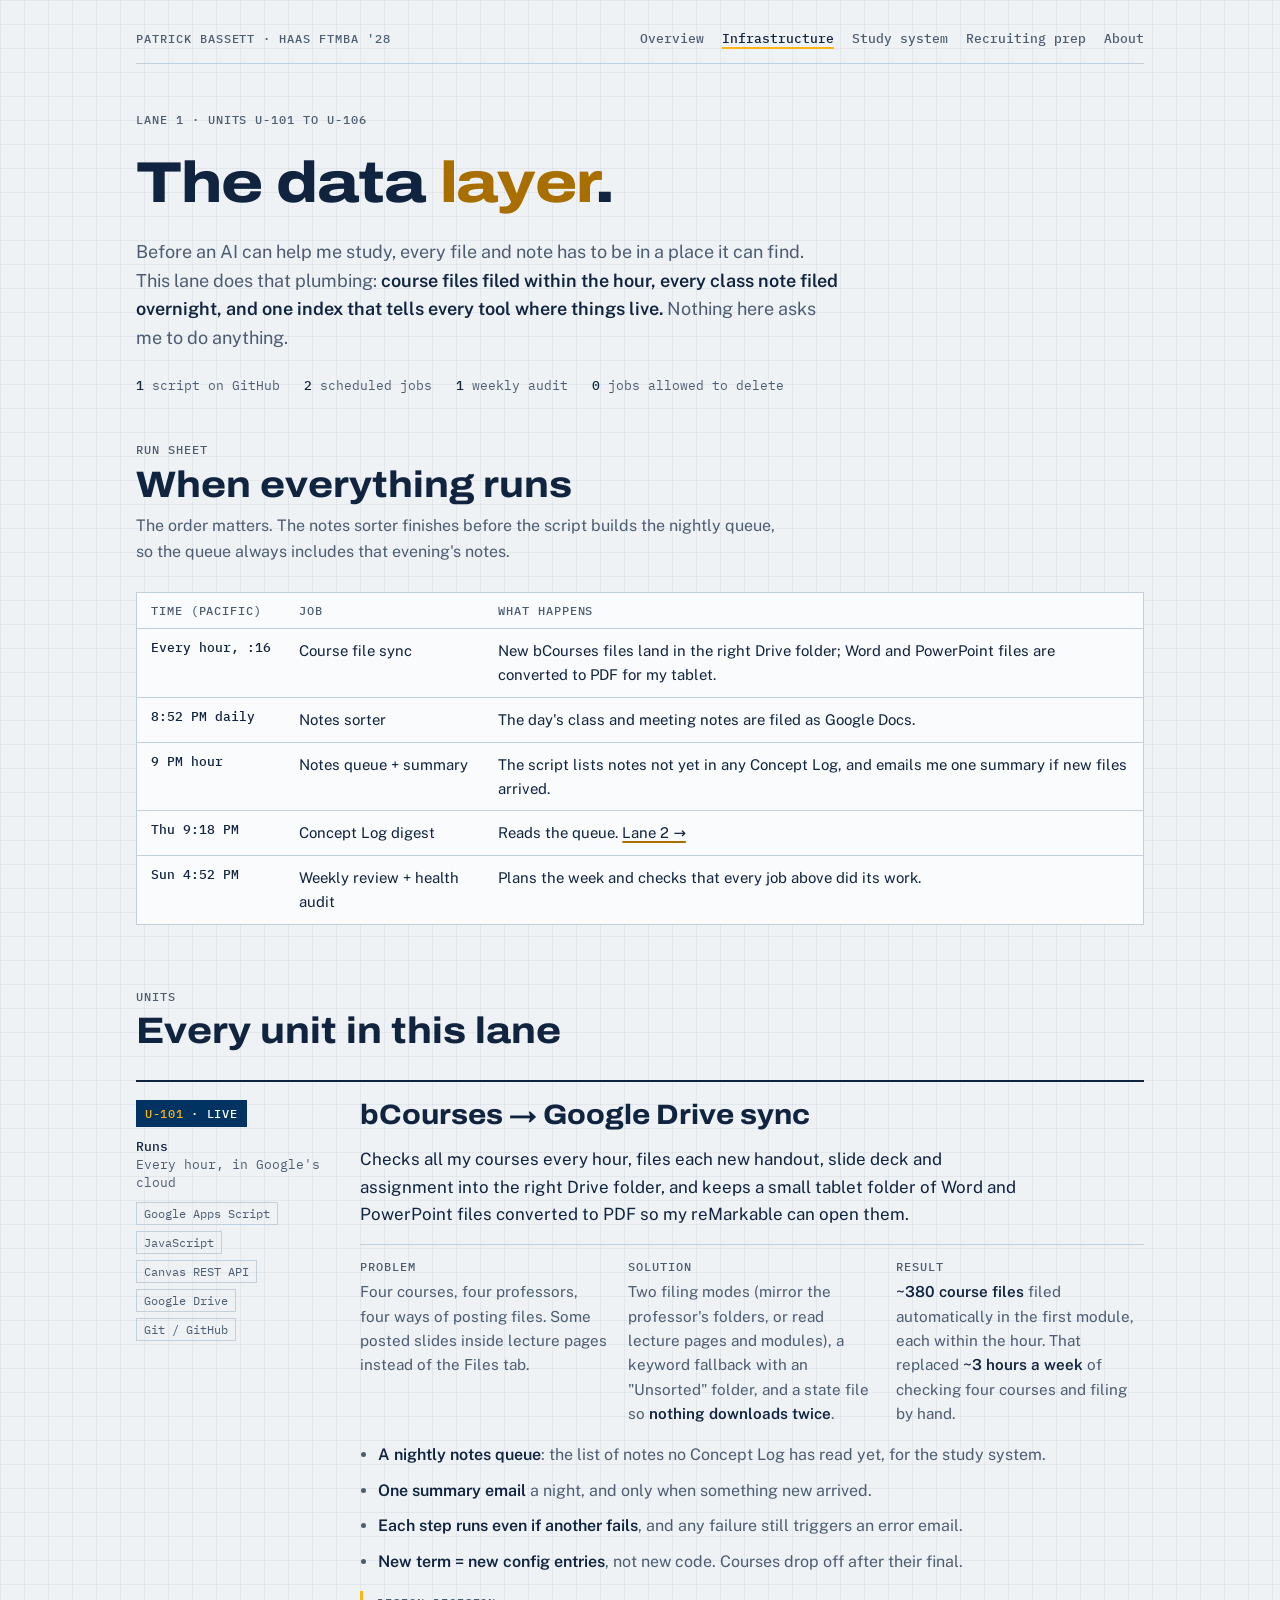
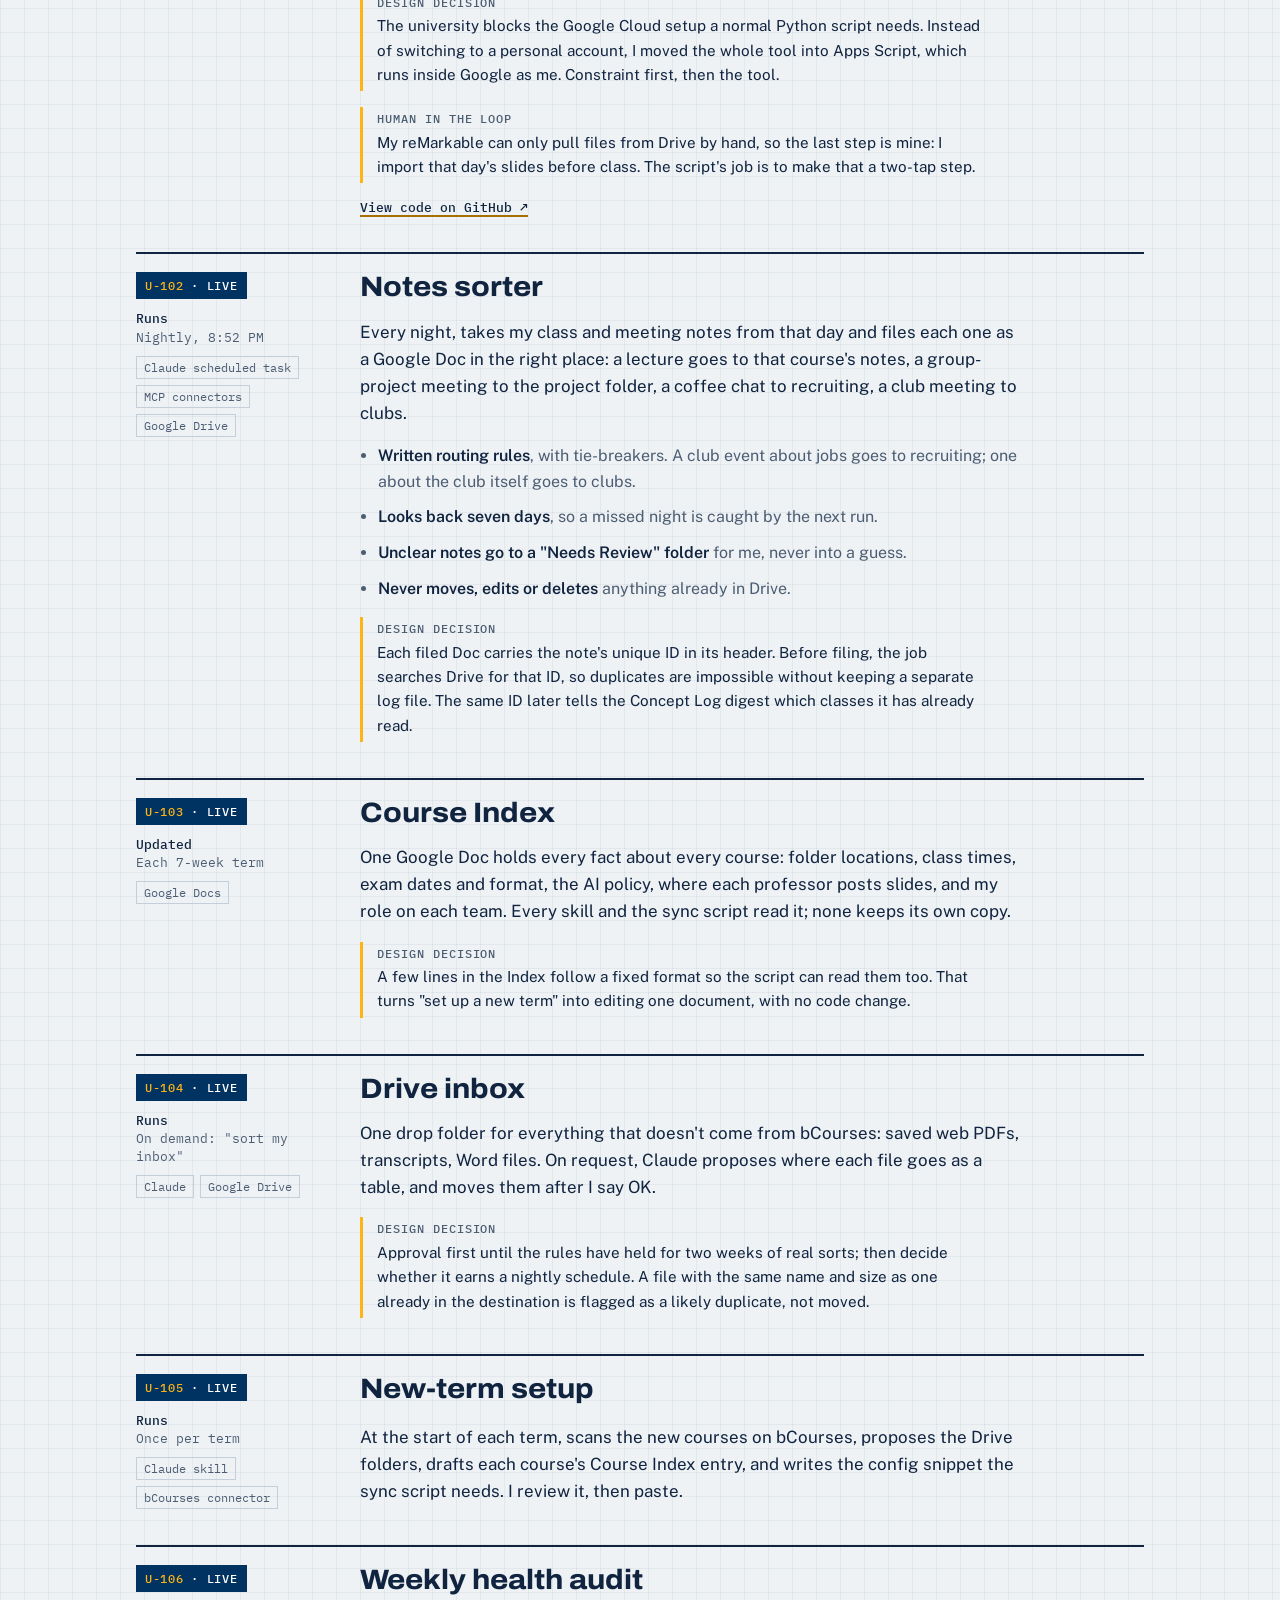
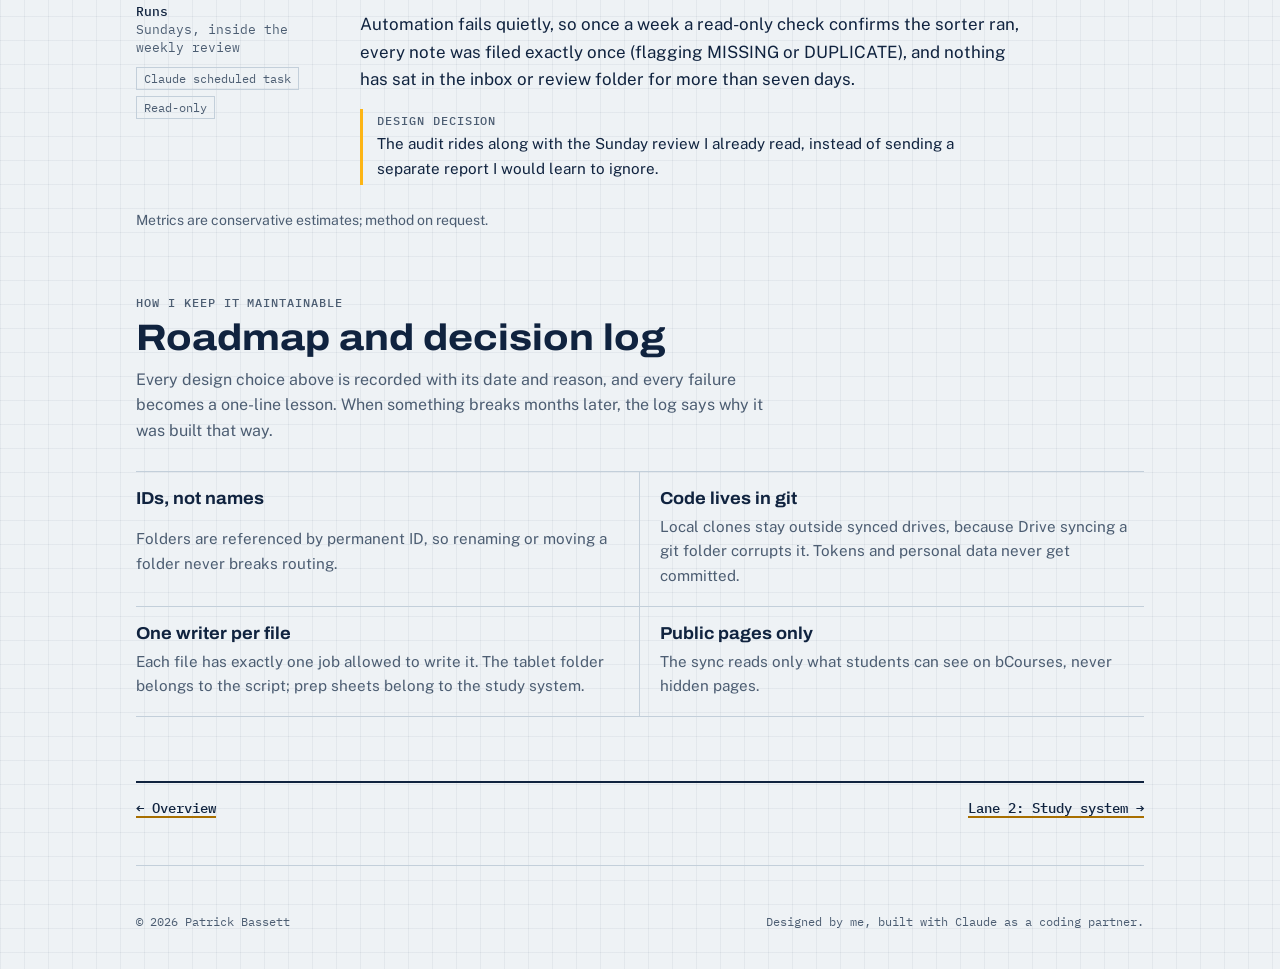
==== infrastructure.html @ 82168ed6 "Split site into overview + three lane pages (infrastructure, study, recruiting) Keeps the Oct 21 met" ====
<!doctype html>
<html lang="en">
<head>
<meta charset="utf-8">
<meta name="viewport" content="width=device-width,initial-scale=1,viewport-fit=cover">
<title>Infrastructure · Pat Bassett</title>
<meta name="description" content="Lane 1: the data layer under Pat Bassett's MBA AI system: bCourses to Drive sync, notes sorter, Course Index, Drive inbox, term setup and weekly health audit.">
<link rel="preconnect" href="https://fonts.googleapis.com">
<link rel="preconnect" href="https://fonts.gstatic.com" crossorigin>
<link rel="stylesheet" href="https://fonts.googleapis.com/css2?family=Archivo:wdth,wght@100..125,500..800&family=IBM+Plex+Mono:wght@400;500&family=Public+Sans:ital,wght@0,400;0,600;1,400&display=swap">
<link rel="stylesheet" href="styles.css">
</head>
<body>
<div class="wrap">
<header>
  <div class="top">
    <a class="tag home" href="index.html">Patrick Bassett · Haas FTMBA '28</a>
    <nav aria-label="Pages">
      <a href="index.html">Overview</a>
      <a href="infrastructure.html" aria-current="page">Infrastructure</a>
      <a href="study.html">Study system</a>
      <a href="recruiting.html">Recruiting prep</a>
      <a href="index.html#about">About</a>
    </nav>
  </div>
</header>

<div class="hero page-hero">
  <span class="tag">Lane 1 · Units U-101 to U-106</span>
  <h1>The data <span>layer</span>.</h1>
  <p class="lede">Before an AI can help me study, every file and note has to be in a place it can find. This lane does that plumbing: <strong>course files filed within the hour, every class note filed overnight, and one index that tells every tool where things live.</strong> Nothing here asks me to do anything.</p>
  <div class="facts">
    <span><b>1</b> script on GitHub</span>
    <span><b>2</b> scheduled jobs</span>
    <span><b>1</b> weekly audit</span>
    <span><b>0</b> jobs allowed to delete</span>
  </div>
</div>

<section id="schedule" style="padding-top:24px">
  <div class="sec-head">
    <span class="tag">Run sheet</span>
    <h2>When everything runs</h2>
    <p>The order matters. The notes sorter finishes before the script builds the nightly queue, so the queue always includes that evening's notes.</p>
  </div>
  <div class="tbl-wrap">
    <table>
      <thead><tr><th>Time (Pacific)</th><th>Job</th><th>What happens</th></tr></thead>
      <tbody>
        <tr><td class="t">Every hour, :16</td><td>Course file sync</td><td>New bCourses files land in the right Drive folder; Word and PowerPoint files are converted to PDF for my tablet.</td></tr>
        <tr><td class="t">8:52 PM daily</td><td>Notes sorter</td><td>The day's class and meeting notes are filed as Google Docs.</td></tr>
        <tr><td class="t">9 PM hour</td><td>Notes queue + summary</td><td>The script lists notes not yet in any Concept Log, and emails me one summary if new files arrived.</td></tr>
        <tr><td class="t">Thu 9:18 PM</td><td>Concept Log digest</td><td>Reads the queue. <a href="study.html#digest">Lane 2 →</a></td></tr>
        <tr><td class="t">Sun 4:52 PM</td><td>Weekly review + health audit</td><td>Plans the week and checks that every job above did its work.</td></tr>
      </tbody>
    </table>
  </div>
</section>

<section id="units">
  <div class="sec-head">
    <span class="tag">Units</span>
    <h2>Every unit in this lane</h2>
  </div>
  <div class="units">

    <article class="unit" id="sync">
      <div class="unit-side">
        <span class="unit-id"><i>U-101</i> · LIVE</span>
        <p class="when"><b>Runs</b>Every hour, in Google's cloud</p>
        <div class="stack"><span>Google Apps Script</span><span>JavaScript</span><span>Canvas REST API</span><span>Google Drive</span><span>Git / GitHub</span></div>
      </div>
      <div class="unit-main">
        <h3>bCourses → Google Drive sync</h3>
        <p class="sum">Checks all my courses every hour, files each new handout, slide deck and assignment into the right Drive folder, and keeps a small tablet folder of Word and PowerPoint files converted to PDF so my reMarkable can open them.</p>
        <div class="psr">
          <div><span class="tag">Problem</span><p>Four courses, four professors, four ways of posting files. Some posted slides inside lecture pages instead of the Files tab.</p></div>
          <div><span class="tag">Solution</span><p>Two filing modes (mirror the professor's folders, or read lecture pages and modules), a keyword fallback with an "Unsorted" folder, and a state file so <b>nothing downloads twice</b>.</p></div>
          <div><span class="tag">Result</span><p><b>~380 course files</b> filed automatically in the first module, each within the hour. That replaced <b>~3 hours a week</b> of checking four courses and filing by hand.</p></div>
        </div>
        <ul class="does">
          <li><b>A nightly notes queue</b>: the list of notes no Concept Log has read yet, for the study system.</li>
          <li><b>One summary email</b> a night, and only when something new arrived.</li>
          <li><b>Each step runs even if another fails</b>, and any failure still triggers an error email.</li>
          <li><b>New term = new config entries</b>, not new code. Courses drop off after their final.</li>
        </ul>
        <p class="decision"><span class="tag">Design decision</span>The university blocks the Google Cloud setup a normal Python script needs. Instead of switching to a personal account, I moved the whole tool into Apps Script, which runs inside Google as me. Constraint first, then the tool.</p>
        <p class="decision"><span class="tag">Human in the loop</span>My reMarkable can only pull files from Drive by hand, so the last step is mine: I import that day's slides before class. The script's job is to make that a two-tap step.</p>
        <div class="links"><a href="https://github.com/patrickbassett1381/bcourses-to-drive-sync" target="_blank" rel="noopener">View code on GitHub ↗</a></div>
      </div>
    </article>

    <article class="unit" id="sorter">
      <div class="unit-side">
        <span class="unit-id"><i>U-102</i> · LIVE</span>
        <p class="when"><b>Runs</b>Nightly, 8:52 PM</p>
        <div class="stack"><span>Claude scheduled task</span><span>MCP connectors</span><span>Google Drive</span></div>
      </div>
      <div class="unit-main">
        <h3>Notes sorter</h3>
        <p class="sum">Every night, takes my class and meeting notes from that day and files each one as a Google Doc in the right place: a lecture goes to that course's notes, a group-project meeting to the project folder, a coffee chat to recruiting, a club meeting to clubs.</p>
        <ul class="does">
          <li><b>Written routing rules</b>, with tie-breakers. A club event about jobs goes to recruiting; one about the club itself goes to clubs.</li>
          <li><b>Looks back seven days</b>, so a missed night is caught by the next run.</li>
          <li><b>Unclear notes go to a "Needs Review" folder</b> for me, never into a guess.</li>
          <li><b>Never moves, edits or deletes</b> anything already in Drive.</li>
        </ul>
        <p class="decision"><span class="tag">Design decision</span>Each filed Doc carries the note's unique ID in its header. Before filing, the job searches Drive for that ID, so duplicates are impossible without keeping a separate log file. The same ID later tells the Concept Log digest which classes it has already read.</p>
      </div>
    </article>

    <article class="unit" id="index">
      <div class="unit-side">
        <span class="unit-id"><i>U-103</i> · LIVE</span>
        <p class="when"><b>Updated</b>Each 7-week term</p>
        <div class="stack"><span>Google Docs</span></div>
      </div>
      <div class="unit-main">
        <h3>Course Index</h3>
        <p class="sum">One Google Doc holds every fact about every course: folder locations, class times, exam dates and format, the AI policy, where each professor posts slides, and my role on each team. Every skill and the sync script read it; none keeps its own copy.</p>
        <p class="decision"><span class="tag">Design decision</span>A few lines in the Index follow a fixed format so the script can read them too. That turns "set up a new term" into editing one document, with no code change.</p>
      </div>
    </article>

    <article class="unit" id="inbox">
      <div class="unit-side">
        <span class="unit-id"><i>U-104</i> · LIVE</span>
        <p class="when"><b>Runs</b>On demand: "sort my inbox"</p>
        <div class="stack"><span>Claude</span><span>Google Drive</span></div>
      </div>
      <div class="unit-main">
        <h3>Drive inbox</h3>
        <p class="sum">One drop folder for everything that doesn't come from bCourses: saved web PDFs, transcripts, Word files. On request, Claude proposes where each file goes as a table, and moves them after I say OK.</p>
        <p class="decision"><span class="tag">Design decision</span>Approval first until the rules have held for two weeks of real sorts; then decide whether it earns a nightly schedule. A file with the same name and size as one already in the destination is flagged as a likely duplicate, not moved.</p>
      </div>
    </article>

    <article class="unit" id="term">
      <div class="unit-side">
        <span class="unit-id"><i>U-105</i> · LIVE</span>
        <p class="when"><b>Runs</b>Once per term</p>
        <div class="stack"><span>Claude skill</span><span>bCourses connector</span></div>
      </div>
      <div class="unit-main">
        <h3>New-term setup</h3>
        <p class="sum">At the start of each term, scans the new courses on bCourses, proposes the Drive folders, drafts each course's Course Index entry, and writes the config snippet the sync script needs. I review it, then paste.</p>
      </div>
    </article>

    <article class="unit" id="audit">
      <div class="unit-side">
        <span class="unit-id"><i>U-106</i> · LIVE</span>
        <p class="when"><b>Runs</b>Sundays, inside the weekly review</p>
        <div class="stack"><span>Claude scheduled task</span><span>Read-only</span></div>
      </div>
      <div class="unit-main">
        <h3>Weekly health audit</h3>
        <p class="sum">Automation fails quietly, so once a week a read-only check confirms the sorter ran, every note was filed exactly once (flagging MISSING or DUPLICATE), and nothing has sat in the inbox or review folder for more than seven days.</p>
        <p class="decision"><span class="tag">Design decision</span>The audit rides along with the Sunday review I already read, instead of sending a separate report I would learn to ignore.</p>
      </div>
    </article>

  </div>
  <p class="footnote">Metrics are conservative estimates; method on request.</p>
</section>

<section id="log">
  <div class="sec-head">
    <span class="tag">How I keep it maintainable</span>
    <h2>Roadmap and decision log</h2>
    <p>Every design choice above is recorded with its date and reason, and every failure becomes a one-line lesson. When something breaks months later, the log says why it was built that way.</p>
  </div>
  <div class="rules">
    <div class="rule"><h3>IDs, not names</h3><p>Folders are referenced by permanent ID, so renaming or moving a folder never breaks routing.</p></div>
    <div class="rule"><h3>Code lives in git</h3><p>Local clones stay outside synced drives, because Drive syncing a git folder corrupts it. Tokens and personal data never get committed.</p></div>
    <div class="rule"><h3>One writer per file</h3><p>Each file has exactly one job allowed to write it. The tablet folder belongs to the script; prep sheets belong to the study system.</p></div>
    <div class="rule"><h3>Public pages only</h3><p>The sync reads only what students can see on bCourses, never hidden pages.</p></div>
  </div>
</section>

<section>
  <div class="next-page">
    <a href="index.html">← Overview</a>
    <a href="study.html">Lane 2: Study system →</a>
  </div>
</section>

<footer>
  <span>© 2026 Patrick Bassett</span>
  <span>Designed by me, built with Claude as a coding partner.</span>
</footer>
</div>
</body>
</html>
---- styles.css ----
/* Layout: a process flow sheet. Home = the whole system as one PFD; each pillar page = one lane of it, with every unit drawn out. */
:root{
  --paper:#eef2f5; --surface:#f9fbfc; --ink:#10233f; --muted:#4c5d72;
  --line:#c3cfda; --grid:rgba(16,35,63,.05);
  --accent:#a86f00; --gold:#fdb515; --unit:#003262; --unit-ink:#ffffff;
  --mock:#fffdf6;
  --display:"Archivo","Helvetica Neue",Arial,sans-serif;
  --body:"Public Sans",system-ui,-apple-system,"Segoe UI",sans-serif;
  --mono:"IBM Plex Mono",ui-monospace,"Cascadia Mono",Consolas,monospace;
}
@media (prefers-color-scheme:dark){:root:not([data-theme="light"]){
  --paper:#0c1522; --surface:#121f31; --ink:#e4ebf3; --muted:#98a9bd;
  --line:#2a3b51; --grid:rgba(228,235,243,.04);
  --accent:#fdb515; --gold:#fdb515; --unit:#1f4f86; --unit-ink:#ffffff;
  --mock:#16243a; color-scheme:dark}}
:root[data-theme="dark"]{
  --paper:#0c1522; --surface:#121f31; --ink:#e4ebf3; --muted:#98a9bd;
  --line:#2a3b51; --grid:rgba(228,235,243,.04);
  --accent:#fdb515; --gold:#fdb515; --unit:#1f4f86; --unit-ink:#ffffff;
  --mock:#16243a; color-scheme:dark}

*,*::before,*::after{box-sizing:border-box}
body{margin:0;background:var(--paper);color:var(--ink);font:16px/1.6 var(--body);
  background-image:linear-gradient(var(--grid) 1px,transparent 1px),linear-gradient(90deg,var(--grid) 1px,transparent 1px);
  background-size:24px 24px}
.wrap{max-width:1040px;margin:0 auto;padding-left:max(16px,env(safe-area-inset-left,0px));padding-right:max(16px,env(safe-area-inset-right,0px))}
a{color:inherit;text-decoration-color:var(--accent);text-underline-offset:3px;text-decoration-thickness:2px}
a:hover{color:var(--accent)}
:focus-visible{outline:2px solid var(--accent);outline-offset:3px}
h1,h2,h3,h4{font-family:var(--display);text-wrap:balance;margin:0;line-height:1.08}
p{margin:0}
ul{margin:0;padding-left:1.1em}
li+li{margin-top:4px}
.tag{font:500 12px/1.3 var(--mono);letter-spacing:.08em;text-transform:uppercase;color:var(--muted)}

/* Header */
header{padding-block:28px 0}
.top{display:flex;justify-content:space-between;align-items:center;gap:12px 16px;flex-wrap:wrap;border-bottom:1px solid var(--line);padding-bottom:14px}
.top .home{text-decoration:none}
.top nav{display:flex;gap:6px 18px;flex-wrap:wrap}
.top nav a{font:500 13px var(--mono);text-decoration:none;color:var(--muted);padding-block:2px}
.top nav a:hover{color:var(--ink)}
.top nav a[aria-current="page"]{color:var(--ink);box-shadow:inset 0 -2px 0 var(--gold)}

/* Hero */
.hero{padding-block:48px 24px;display:grid;gap:24px}
.hero>*{min-width:0}
.hero h1{font-size:clamp(2.3rem,7vw,4.4rem);font-weight:800;font-stretch:118%;letter-spacing:-.02em}
.hero h1 span{color:var(--accent)}
.page-hero h1{font-size:clamp(2.1rem,6vw,3.6rem)}
.lede{max-width:64ch;font-size:1.125rem;color:var(--muted)}
.lede strong{color:var(--ink);font-weight:600}
.facts{display:flex;flex-wrap:wrap;gap:8px 24px;font:400 13px var(--mono);color:var(--muted);font-variant-numeric:tabular-nums}
.facts b{color:var(--ink);font-weight:500}

.footnote{max-width:62ch;margin-top:1.5rem;font-size:.875rem;color:var(--muted)}

/* Flow sheet */
.sheet{border:1px solid var(--line);background:var(--surface);margin:0}
.sheet-head{display:flex;justify-content:space-between;gap:12px;flex-wrap:wrap;padding:10px 14px;border-bottom:1px solid var(--line)}
.sheet-scroll{overflow-x:auto}
.sheet svg{display:block;min-width:760px;width:100%;height:auto}
.sheet text{font-family:var(--body);font-size:12.5px;fill:var(--ink)}
.n-src rect{fill:var(--surface);stroke:var(--ink);stroke-width:1.2}
.n-unit rect{fill:var(--unit);stroke:var(--unit)}
.n-unit text{fill:var(--unit-ink);font-weight:600}
.n-unit .id{font-family:var(--mono);font-size:9.5px;font-weight:500;fill:var(--gold)}
.n-out rect{fill:var(--paper);stroke:var(--ink);stroke-width:1.2}
.n-man rect{fill:var(--surface);stroke:var(--accent);stroke-width:1.5}
.lane-band{fill:var(--grid);stroke:var(--line);stroke-width:1}
.edge{fill:none;stroke:var(--ink);stroke-width:1.2}
.edge.man{stroke:var(--accent);stroke-width:1.5;stroke-dasharray:6 4}
.lbl{font-family:var(--mono)!important;font-size:10px!important;fill:var(--muted)!important}
.col{font-family:var(--mono)!important;font-size:10px!important;letter-spacing:.1em;fill:var(--muted)!important}
.lane-lbl{font-family:var(--mono)!important;font-size:10px!important;letter-spacing:.08em;fill:var(--accent)!important;font-weight:500}
.lane-lbl a{text-decoration:underline}
.man-lbl{fill:var(--accent)!important}
#arrow path{fill:var(--ink)}
#arrow-man path{fill:var(--accent)}
.band{fill:none;stroke:var(--line);stroke-width:1}
.band.main{fill:var(--gold);fill-opacity:.08;stroke:var(--accent);stroke-width:1.5}
.sheet .sub{font-size:11.5px;fill:var(--muted)}
.n-unit .sub{fill:#cfe0f2;font-weight:400}
.arch{margin:28px 0 0}
.sheet-foot{padding:10px 14px;border-top:1px solid var(--line);font:400 12px var(--mono);color:var(--muted)}

/* Sections */
section{padding-block:56px 8px}
.sec-head{display:grid;gap:8px;margin-bottom:28px;max-width:64ch}
.sec-head h2{font-size:clamp(1.6rem,4vw,2.3rem);font-weight:750;font-stretch:112%}
.sec-head p{color:var(--muted)}

/* Pillar cards (home) */
.pillars{display:grid;grid-template-columns:repeat(3,minmax(0,1fr));gap:20px}
.pillar{display:grid;gap:14px;align-content:start;border-top:2px solid var(--ink);padding-top:16px;min-width:0}
.pillar h3{font-size:1.45rem;font-weight:750;font-stretch:108%}
.pillar p{color:var(--muted);font-size:.97rem}
.pillar ul{font-size:.93rem;color:var(--muted)}
.pillar li b{color:var(--ink);font-weight:600}
.pillar .go{font:500 13px var(--mono)}

/* Units */
.unit-id{display:inline-block;justify-self:start;background:var(--unit);color:var(--unit-ink);font:500 12px var(--mono);letter-spacing:.06em;padding:6px 9px}
.unit-id i{font-style:normal;color:var(--gold)}
.unit-id.next{background:transparent;color:var(--accent);border:1.5px dashed var(--accent)}
.stack{display:flex;flex-wrap:wrap;gap:6px}
.stack span{font:400 11.5px var(--mono);border:1px solid var(--line);padding:3px 7px;color:var(--muted)}
.units{display:grid;gap:36px}
.unit{display:grid;grid-template-columns:200px minmax(0,1fr);border-top:2px solid var(--ink);padding-top:18px;gap:24px}
.unit-side{display:grid;gap:10px;align-content:start}
.unit-side .when{font:400 12.5px/1.45 var(--mono);color:var(--muted)}
.unit-side .when b{color:var(--ink);font-weight:500;display:block}
.unit-main{display:grid;gap:16px;min-width:0}
.unit h3{font-size:clamp(1.35rem,3vw,1.75rem);font-weight:750;font-stretch:108%}
.unit .sum{font-size:1.06rem;max-width:66ch}
.does{display:grid;gap:6px;max-width:70ch;color:var(--muted)}
.does li b{color:var(--ink);font-weight:600}
.psr{display:grid;grid-template-columns:repeat(3,minmax(0,1fr));gap:20px;border-top:1px solid var(--line);padding-top:14px}
.psr div{display:grid;gap:6px;align-content:start;min-width:0}
.psr p{font-size:.95rem;color:var(--muted)}
.psr p b{color:var(--ink);font-weight:600}
.decision{border-left:3px solid var(--gold);padding:4px 0 4px 14px;font-size:.95rem;max-width:70ch}
.decision .tag{display:block;margin-bottom:4px}
.links{display:flex;flex-wrap:wrap;gap:18px;font:500 13px var(--mono)}

/* Mock documents: sample outputs, clearly marked as fictional */
.mock{background:var(--mock);border:1px solid var(--line);max-width:640px;min-width:0}
.mock-head{display:flex;justify-content:space-between;gap:8px;flex-wrap:wrap;padding:8px 14px;border-bottom:1px dashed var(--line)}
.mock-head .sample{font:500 11px var(--mono);letter-spacing:.08em;text-transform:uppercase;color:var(--accent)}
.mock-body{padding:14px;display:grid;gap:10px;font-size:.92rem}
.mock-body h4{font-size:1.02rem;font-weight:700;font-stretch:105%}
.mock-body .k{font:500 11px var(--mono);letter-spacing:.06em;text-transform:uppercase;color:var(--muted);display:block;margin-bottom:2px}
.mock-body ul{color:var(--ink)}
.mock-body .meta{font:400 12px var(--mono);color:var(--muted)}
.mock-body .row{display:grid;gap:2px}
.chip{display:inline-block;font:500 11px var(--mono);padding:2px 7px;border:1px solid var(--accent);color:var(--accent)}

/* Week / pipeline strip: a real sequence, so the steps are numbered */
.flow{list-style:none;padding:0;margin:0;display:grid;grid-template-columns:repeat(auto-fit,minmax(150px,1fr));border:1px solid var(--line);background:var(--surface)}
.flow li{margin:0;padding:14px;display:grid;gap:6px;align-content:start;border-right:1px solid var(--line);border-bottom:1px solid var(--line);min-width:0}
.flow .when{font:500 11px var(--mono);letter-spacing:.08em;text-transform:uppercase;color:var(--accent)}
.flow b{font-family:var(--display);font-size:1.02rem;font-weight:700;font-stretch:105%}
.flow p{font-size:.88rem;color:var(--muted)}
.flow a{font:500 12px var(--mono)}

/* Run sheet table */
.tbl-wrap{overflow-x:auto;border:1px solid var(--line);background:var(--surface)}
table{border-collapse:collapse;width:100%;min-width:620px;font-size:.93rem}
th,td{text-align:left;padding:10px 14px;border-bottom:1px solid var(--line);vertical-align:top}
th{font:500 11.5px var(--mono);letter-spacing:.08em;text-transform:uppercase;color:var(--muted)}
td.t{font:500 13px var(--mono);white-space:nowrap;font-variant-numeric:tabular-nums}
tr:last-child td{border-bottom:0}

/* Guardrails / principles grid */
.rules{display:grid;grid-template-columns:repeat(2,minmax(0,1fr));border-top:1px solid var(--line)}
.rule{padding:18px 20px 18px 0;border-bottom:1px solid var(--line);display:grid;gap:6px;min-width:0}
.rule:nth-child(odd){border-right:1px solid var(--line)}
.rule:nth-child(even){padding-left:20px;padding-right:0}
.rule h3{font-size:1.08rem;font-weight:700;font-stretch:105%}
.rule p{color:var(--muted);font-size:.95rem}

/* Call to action */
.cta{border:1px solid var(--ink);background:var(--surface);padding:20px;display:flex;justify-content:space-between;align-items:center;gap:16px;flex-wrap:wrap}
.cta p{max-width:58ch;color:var(--muted)}
.cta p b{color:var(--ink)}
.btn{display:inline-block;font:500 14px var(--mono);background:var(--unit);color:var(--unit-ink);padding:10px 16px;text-decoration:none;border:1px solid var(--unit)}
.btn:hover{background:transparent;color:var(--ink);border-color:var(--ink)}

/* Next-page strip */
.next-page{display:flex;justify-content:space-between;gap:16px;flex-wrap:wrap;border-top:2px solid var(--ink);padding-top:16px;font:500 14px var(--mono)}

/* About / contact */
.about{display:grid;grid-template-columns:1.3fr 1fr;gap:40px;align-items:start}
.about p{max-width:62ch}
.about p+p{margin-top:12px}
.contact{border:1px solid var(--line);background:var(--surface);padding:18px;display:grid;gap:14px;min-width:0}
.contact .row{display:grid;gap:4px}
.copyline{display:flex;gap:10px;align-items:center;flex-wrap:wrap}
.copyline code{font:500 14px var(--mono);user-select:all;word-break:break-all}
button{font:500 12px var(--mono);background:transparent;color:var(--ink);border:1px solid var(--ink);padding:5px 10px;cursor:pointer}
button:hover{background:var(--ink);color:var(--paper)}
footer{padding-block:48px 40px;margin-top:40px;border-top:1px solid var(--line);font:400 12px var(--mono);color:var(--muted);display:flex;justify-content:space-between;gap:12px;flex-wrap:wrap}

@media (max-width:860px){
  .pillars{grid-template-columns:1fr}
}
@media (max-width:760px){
  .unit,.about{grid-template-columns:1fr;gap:14px}
  .psr{grid-template-columns:1fr;gap:14px}
  .rules{grid-template-columns:1fr}
  .rule,.rule:nth-child(even){padding-left:0;padding-right:0;border-right:0}
}
@media (prefers-reduced-motion:no-preference){
  .flowline{stroke-dasharray:5 7;animation:run 1.6s linear infinite}
  @keyframes run{to{stroke-dashoffset:-24}}
}
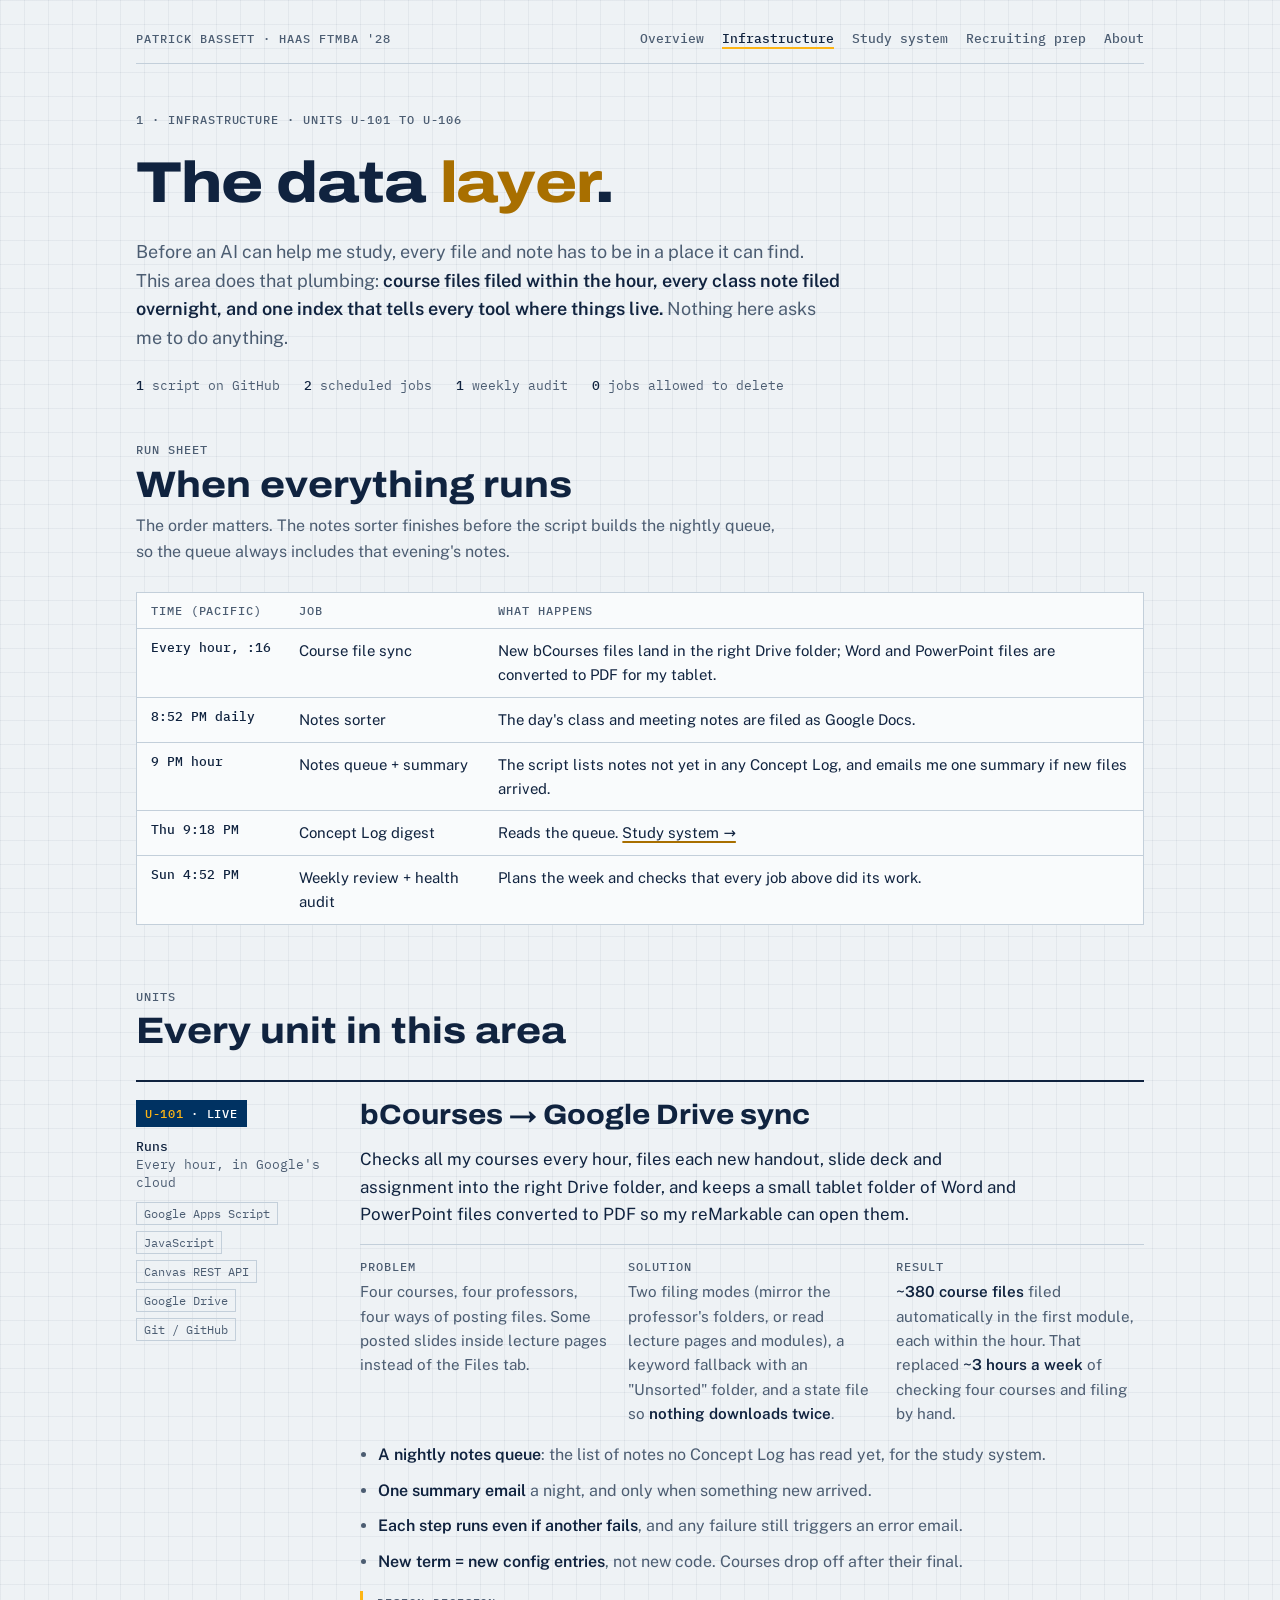
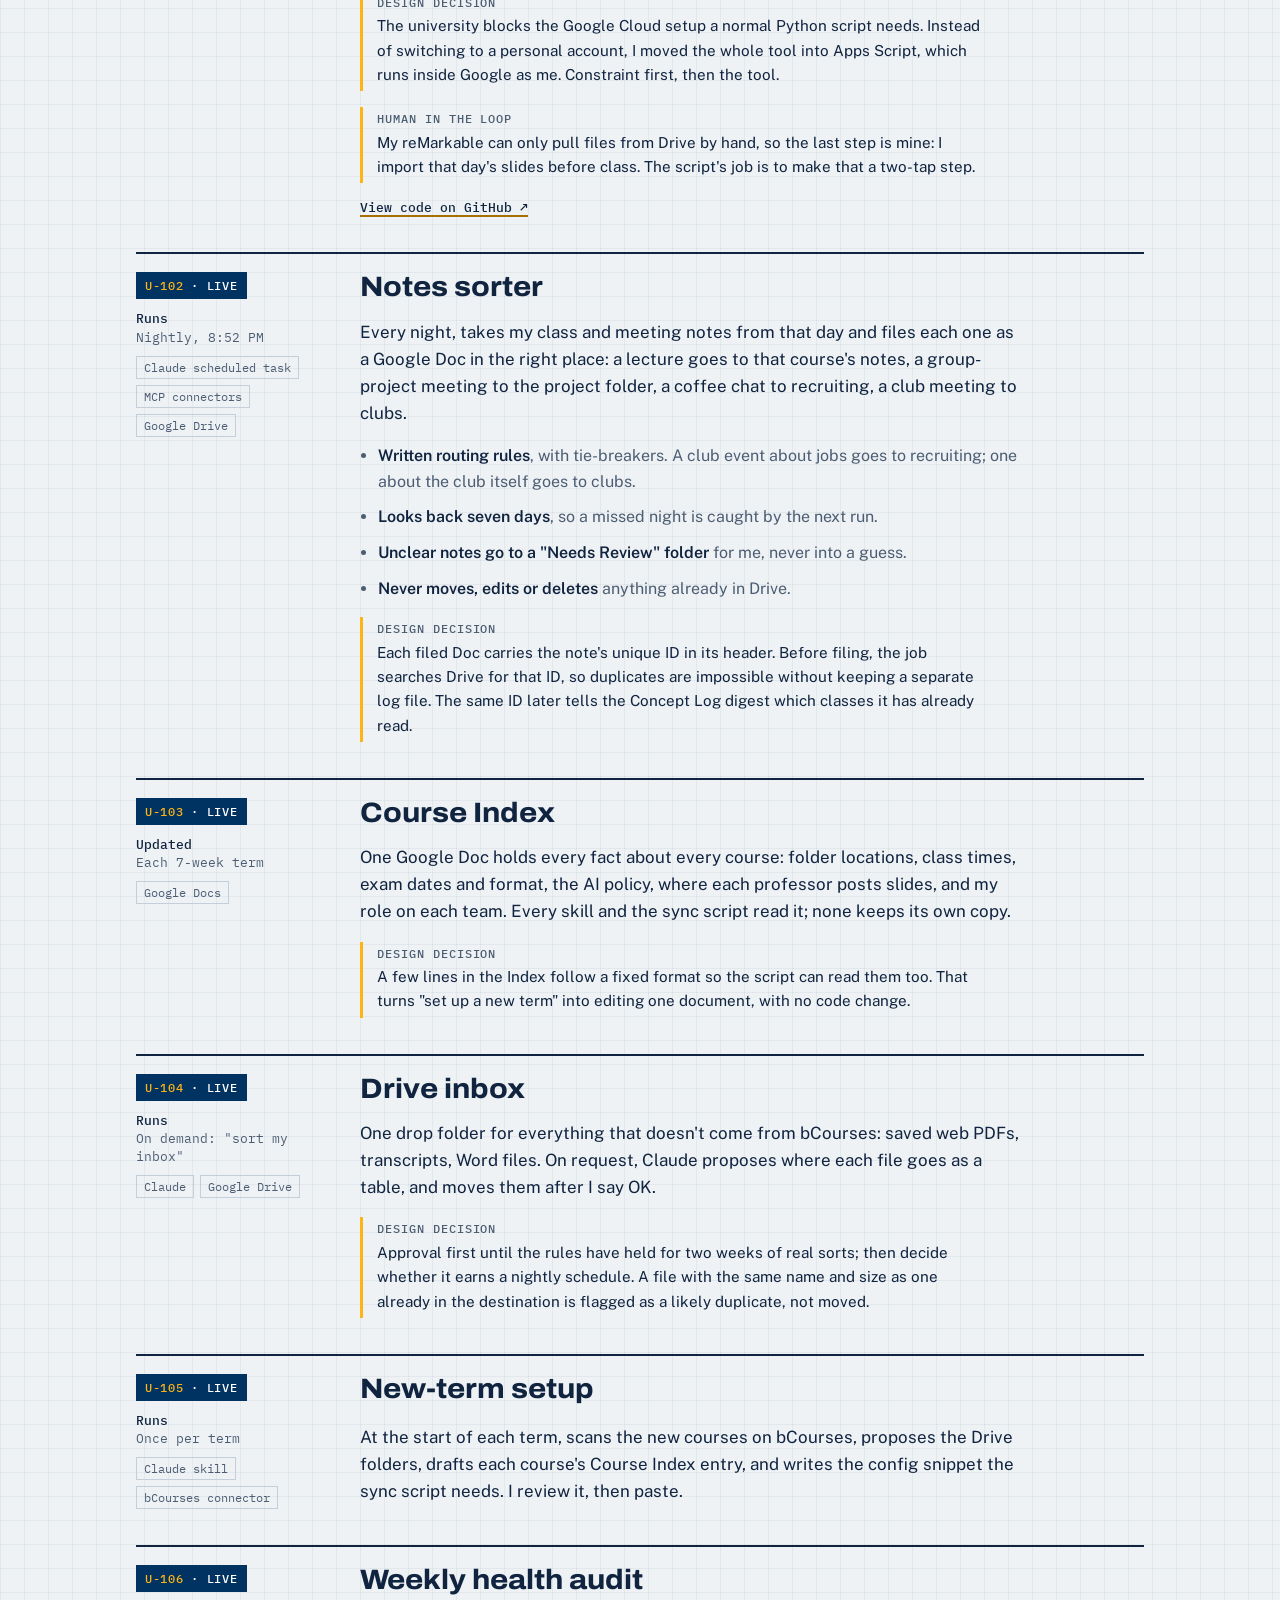
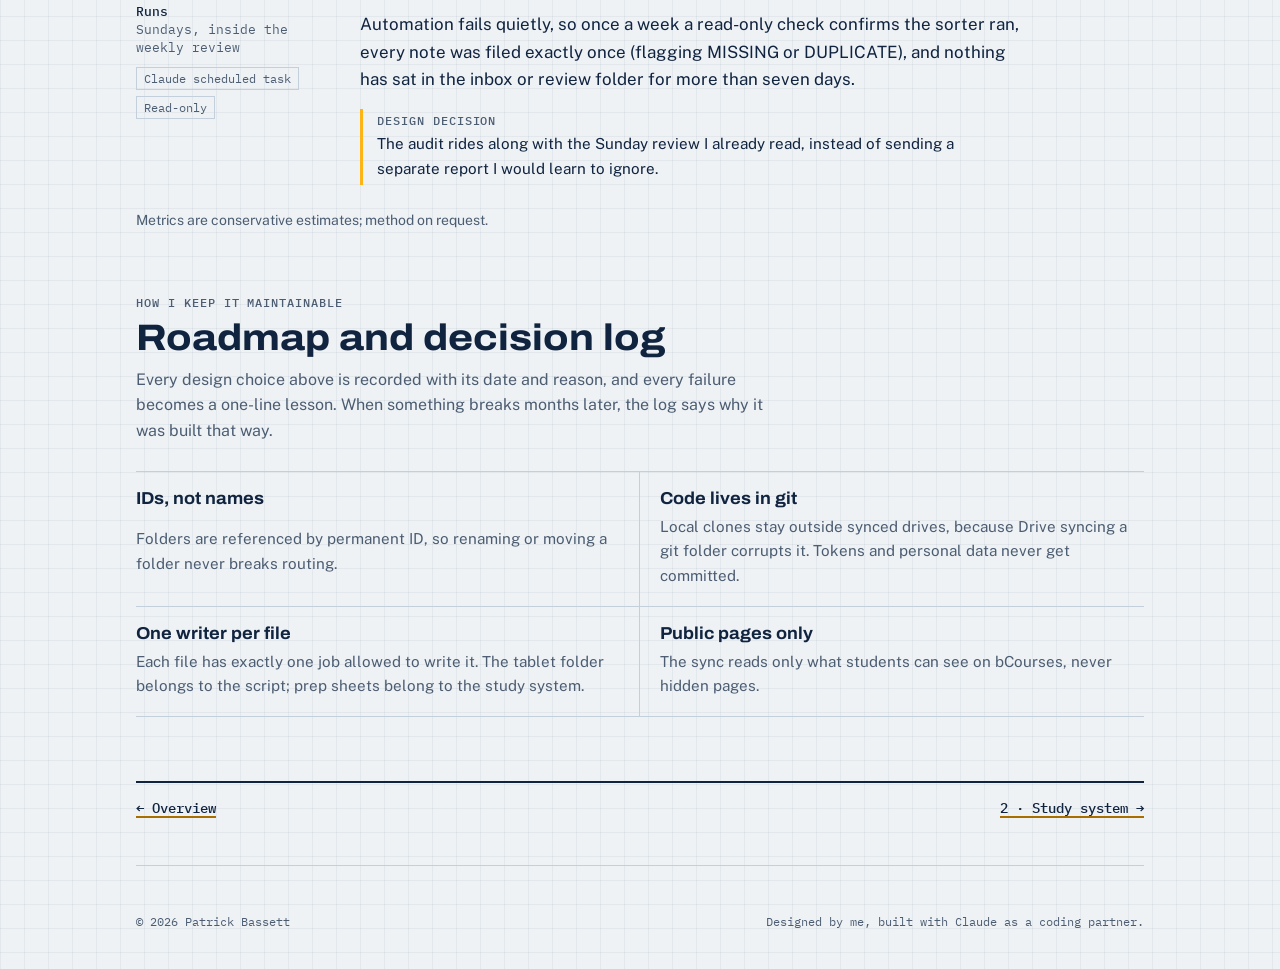
==== commit 4137db10: "Drop 'lane' wording: number the three areas 1-3 and explain unit numbers in the diagram caption Co-A" ====
--- a/infrastructure.html
+++ b/infrastructure.html
@@ -4,7 +4,7 @@
 <meta charset="utf-8">
 <meta name="viewport" content="width=device-width,initial-scale=1,viewport-fit=cover">
 <title>Infrastructure · Pat Bassett</title>
-<meta name="description" content="Lane 1: the data layer under Pat Bassett's MBA AI system: bCourses to Drive sync, notes sorter, Course Index, Drive inbox, term setup and weekly health audit.">
+<meta name="description" content="Part 1: the data layer under Pat Bassett's MBA AI system: bCourses to Drive sync, notes sorter, Course Index, Drive inbox, term setup and weekly health audit.">
 <link rel="preconnect" href="https://fonts.googleapis.com">
 <link rel="preconnect" href="https://fonts.gstatic.com" crossorigin>
 <link rel="stylesheet" href="https://fonts.googleapis.com/css2?family=Archivo:wdth,wght@100..125,500..800&family=IBM+Plex+Mono:wght@400;500&family=Public+Sans:ital,wght@0,400;0,600;1,400&display=swap">
@@ -26,9 +26,9 @@
 </header>
 
 <div class="hero page-hero">
-  <span class="tag">Lane 1 · Units U-101 to U-106</span>
+  <span class="tag">1 · Infrastructure · Units U-101 to U-106</span>
   <h1>The data <span>layer</span>.</h1>
-  <p class="lede">Before an AI can help me study, every file and note has to be in a place it can find. This lane does that plumbing: <strong>course files filed within the hour, every class note filed overnight, and one index that tells every tool where things live.</strong> Nothing here asks me to do anything.</p>
+  <p class="lede">Before an AI can help me study, every file and note has to be in a place it can find. This area does that plumbing: <strong>course files filed within the hour, every class note filed overnight, and one index that tells every tool where things live.</strong> Nothing here asks me to do anything.</p>
   <div class="facts">
     <span><b>1</b> script on GitHub</span>
     <span><b>2</b> scheduled jobs</span>
@@ -50,7 +50,7 @@
         <tr><td class="t">Every hour, :16</td><td>Course file sync</td><td>New bCourses files land in the right Drive folder; Word and PowerPoint files are converted to PDF for my tablet.</td></tr>
         <tr><td class="t">8:52 PM daily</td><td>Notes sorter</td><td>The day's class and meeting notes are filed as Google Docs.</td></tr>
         <tr><td class="t">9 PM hour</td><td>Notes queue + summary</td><td>The script lists notes not yet in any Concept Log, and emails me one summary if new files arrived.</td></tr>
-        <tr><td class="t">Thu 9:18 PM</td><td>Concept Log digest</td><td>Reads the queue. <a href="study.html#digest">Lane 2 →</a></td></tr>
+        <tr><td class="t">Thu 9:18 PM</td><td>Concept Log digest</td><td>Reads the queue. <a href="study.html#digest">Study system →</a></td></tr>
         <tr><td class="t">Sun 4:52 PM</td><td>Weekly review + health audit</td><td>Plans the week and checks that every job above did its work.</td></tr>
       </tbody>
     </table>
@@ -60,7 +60,7 @@
 <section id="units">
   <div class="sec-head">
     <span class="tag">Units</span>
-    <h2>Every unit in this lane</h2>
+    <h2>Every unit in this area</h2>
   </div>
   <div class="units">
 
@@ -181,7 +181,7 @@
 <section>
   <div class="next-page">
     <a href="index.html">← Overview</a>
-    <a href="study.html">Lane 2: Study system →</a>
+    <a href="study.html">2 · Study system →</a>
   </div>
 </section>
 
--- a/styles.css
+++ b/styles.css
@@ -1,4 +1,4 @@
-/* Layout: a process flow sheet. Home = the whole system as one PFD; each pillar page = one lane of it, with every unit drawn out. */
+/* Layout: a process flow sheet. Home = the whole system as one PFD; each area page = one band of it, with every unit drawn out. */
 :root{
   --paper:#eef2f5; --surface:#f9fbfc; --ink:#10233f; --muted:#4c5d72;
   --line:#c3cfda; --grid:rgba(16,35,63,.05);
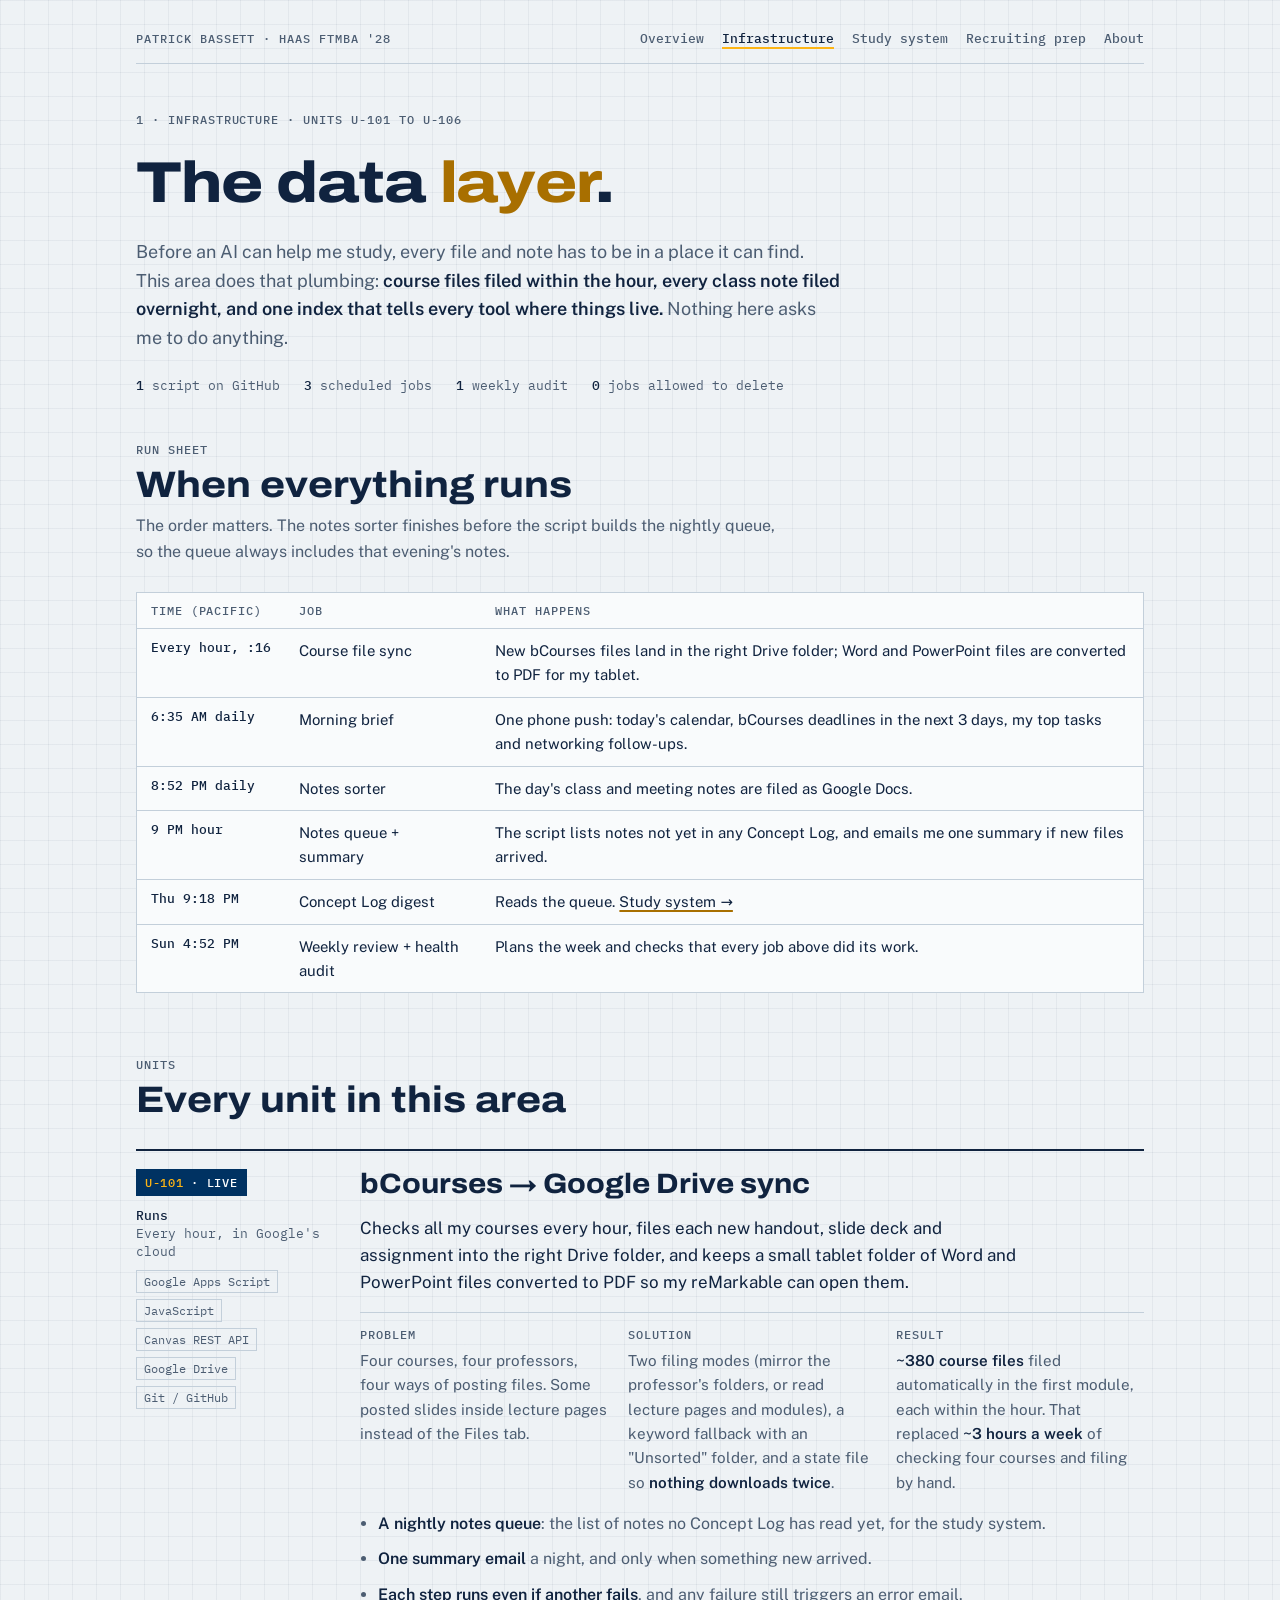
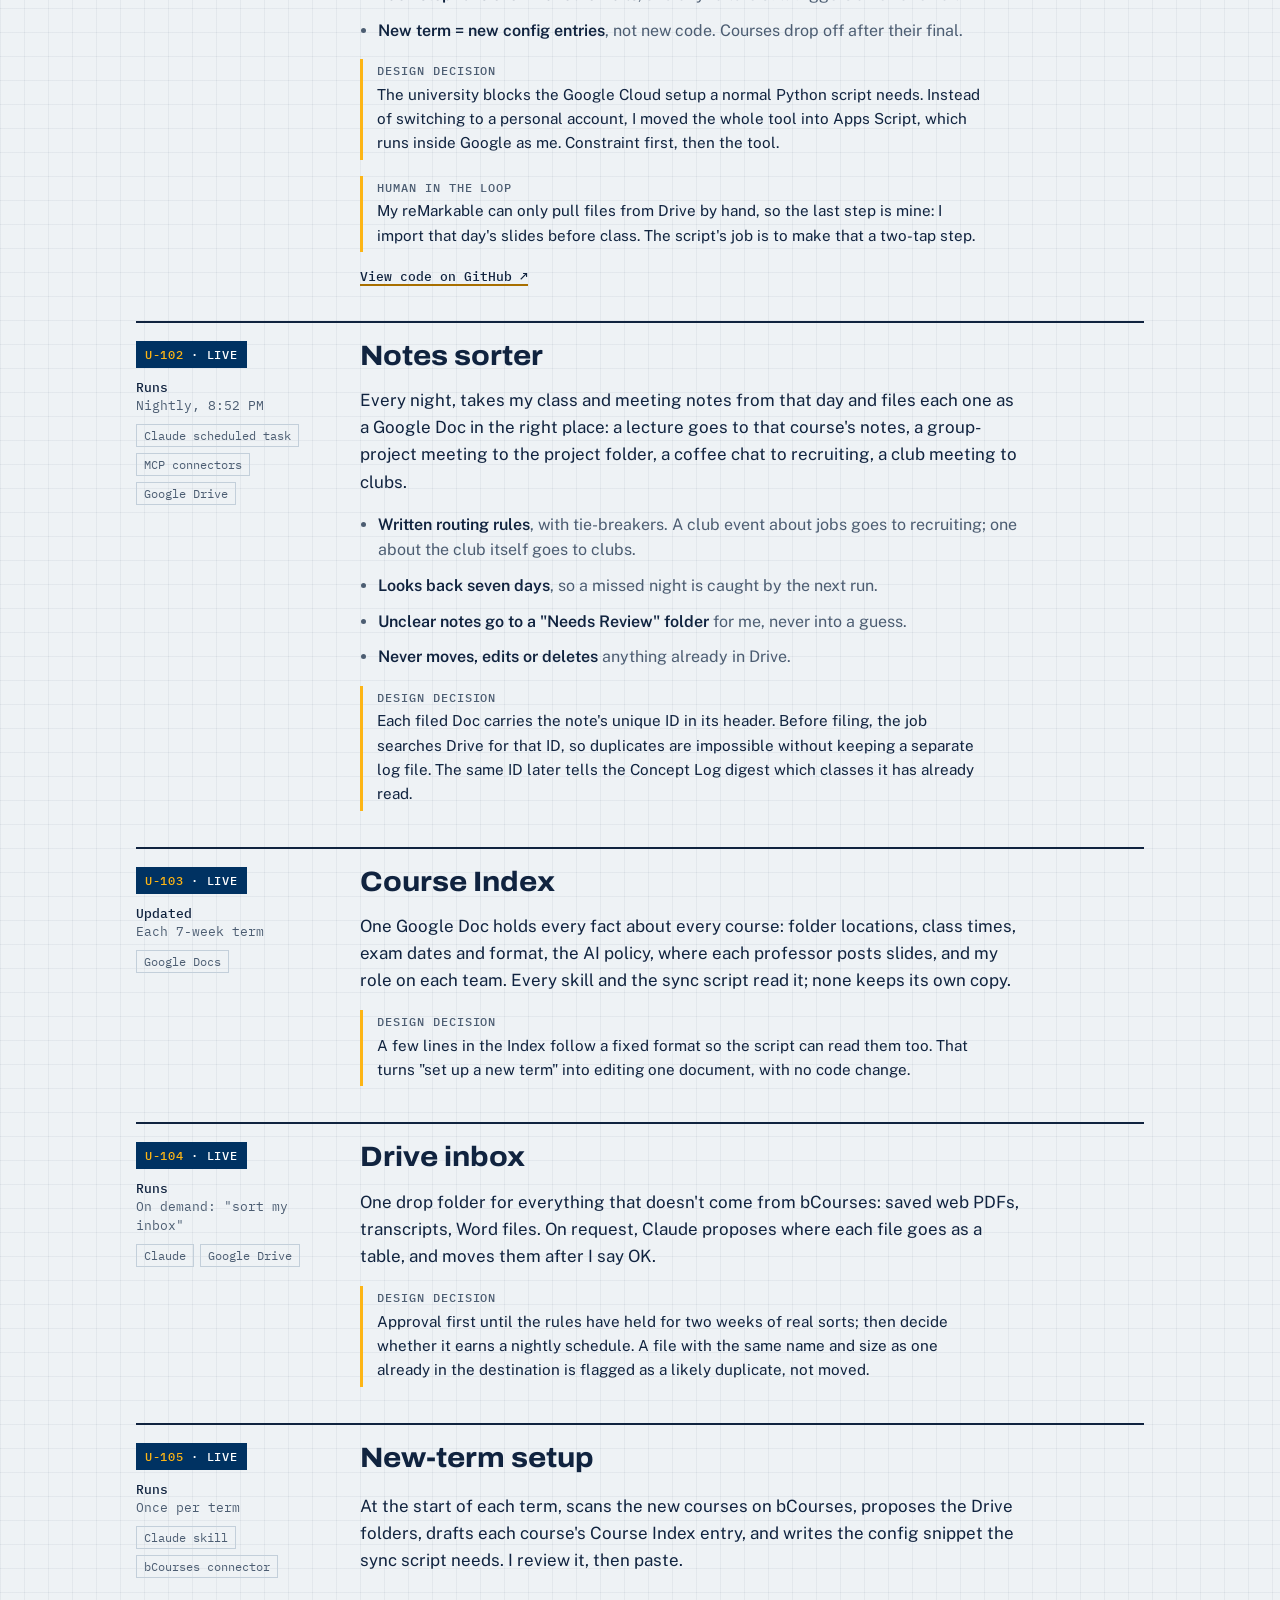
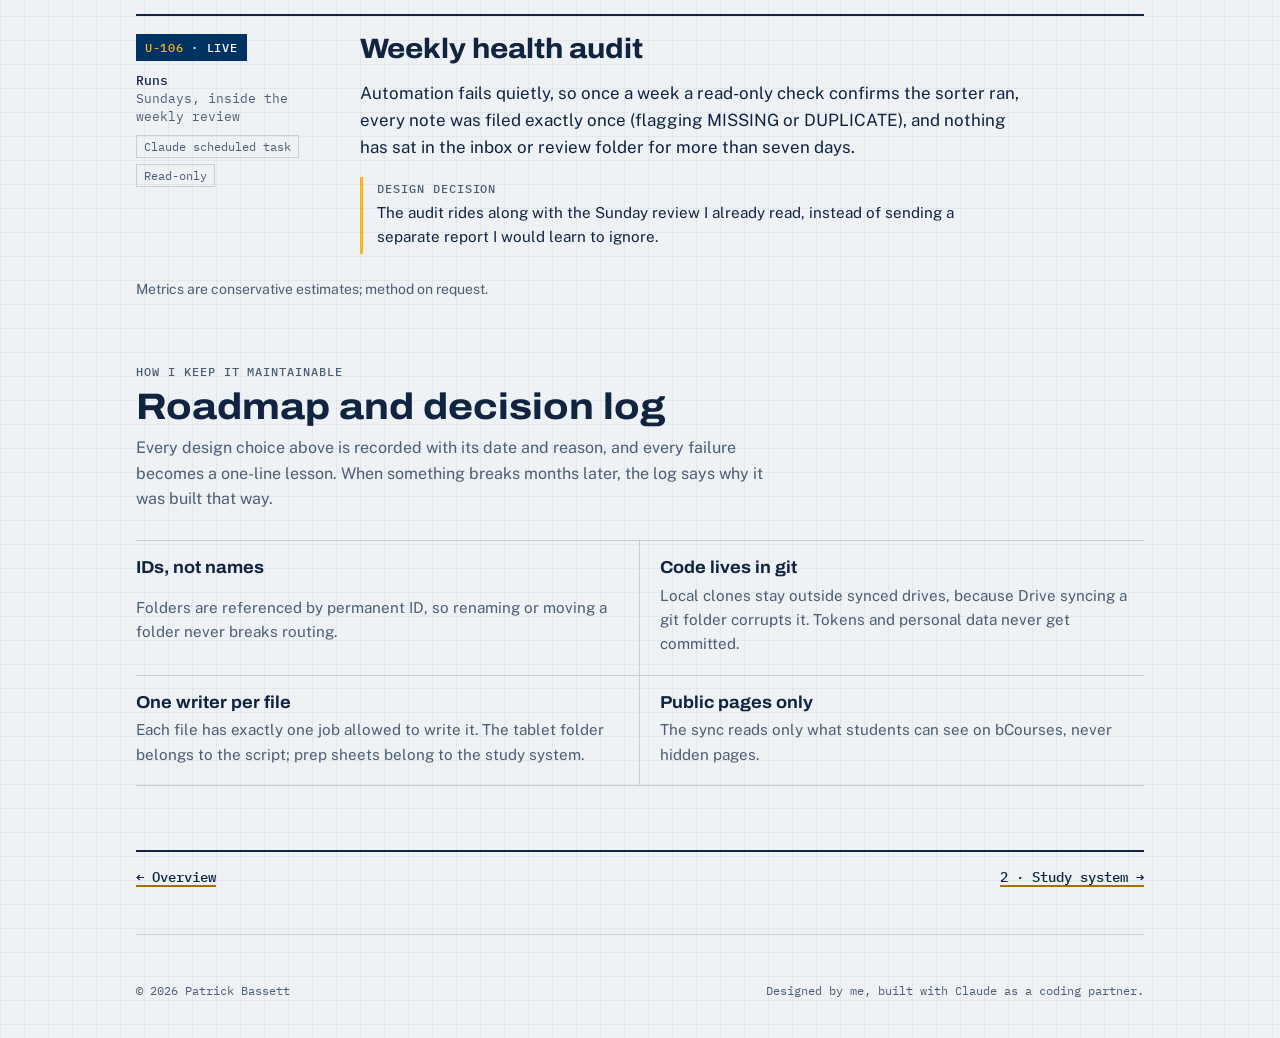
==== commit 70d4293e: "Update counts (12 skills, 6 jobs), add Morning brief and finalize step, reframe prep sheets as Pat's" ====
--- a/infrastructure.html
+++ b/infrastructure.html
@@ -31,7 +31,7 @@
   <p class="lede">Before an AI can help me study, every file and note has to be in a place it can find. This area does that plumbing: <strong>course files filed within the hour, every class note filed overnight, and one index that tells every tool where things live.</strong> Nothing here asks me to do anything.</p>
   <div class="facts">
     <span><b>1</b> script on GitHub</span>
-    <span><b>2</b> scheduled jobs</span>
+    <span><b>3</b> scheduled jobs</span>
     <span><b>1</b> weekly audit</span>
     <span><b>0</b> jobs allowed to delete</span>
   </div>
@@ -48,6 +48,7 @@
       <thead><tr><th>Time (Pacific)</th><th>Job</th><th>What happens</th></tr></thead>
       <tbody>
         <tr><td class="t">Every hour, :16</td><td>Course file sync</td><td>New bCourses files land in the right Drive folder; Word and PowerPoint files are converted to PDF for my tablet.</td></tr>
+        <tr><td class="t">6:35 AM daily</td><td>Morning brief</td><td>One phone push: today's calendar, bCourses deadlines in the next 3 days, my top tasks and networking follow-ups.</td></tr>
         <tr><td class="t">8:52 PM daily</td><td>Notes sorter</td><td>The day's class and meeting notes are filed as Google Docs.</td></tr>
         <tr><td class="t">9 PM hour</td><td>Notes queue + summary</td><td>The script lists notes not yet in any Concept Log, and emails me one summary if new files arrived.</td></tr>
         <tr><td class="t">Thu 9:18 PM</td><td>Concept Log digest</td><td>Reads the queue. <a href="study.html#digest">Study system →</a></td></tr>
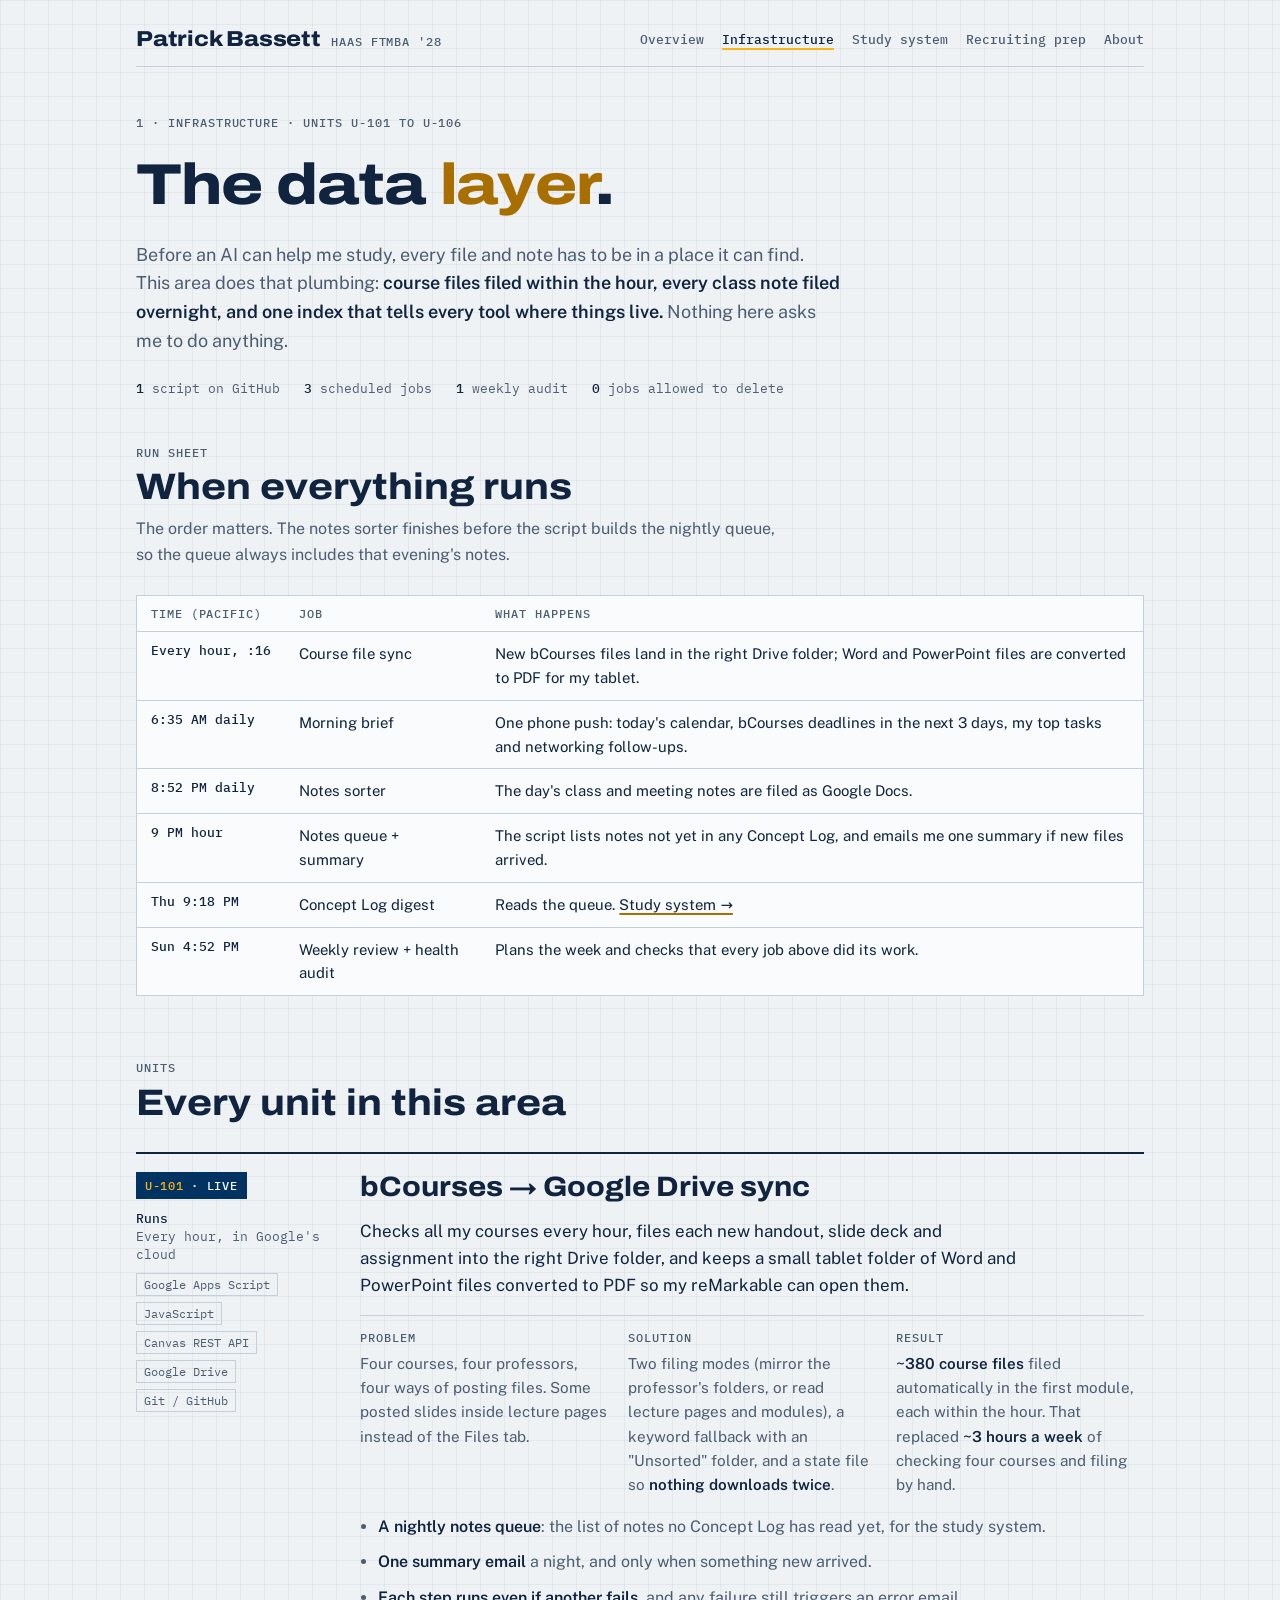
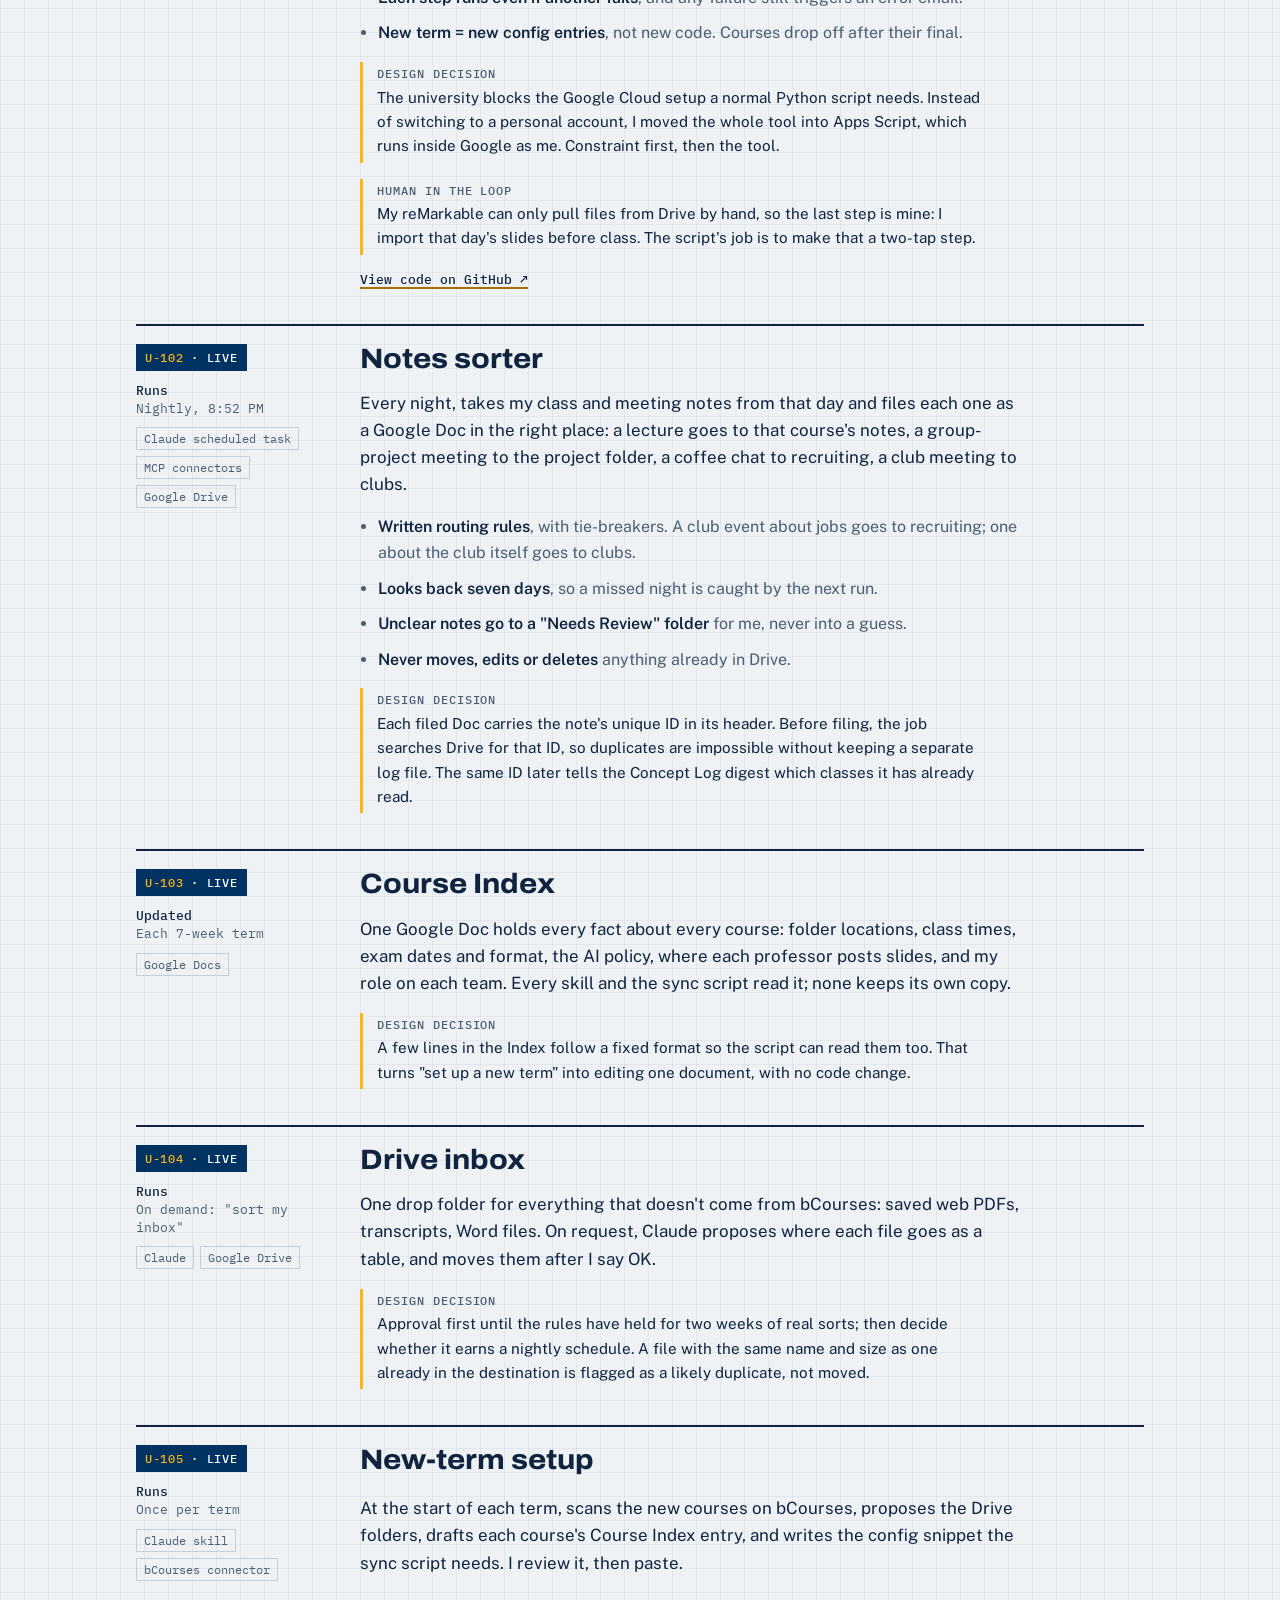
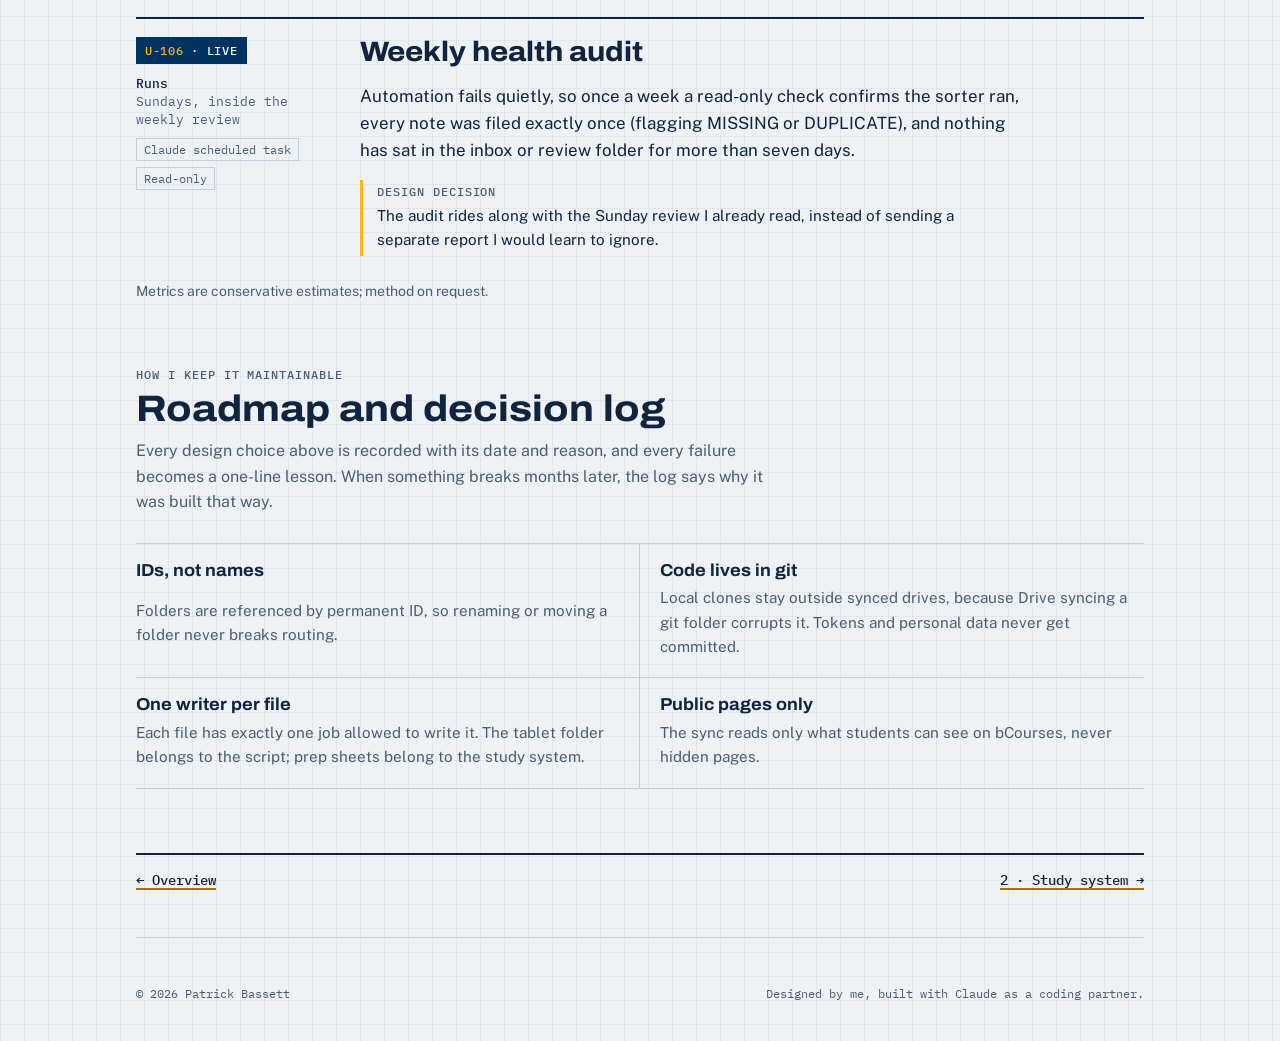
==== commit 38353845: "Bigger area labels on the full map; name in the header is now the most prominent element on every pa" ====
--- a/infrastructure.html
+++ b/infrastructure.html
@@ -5,6 +5,18 @@
 <meta name="viewport" content="width=device-width,initial-scale=1,viewport-fit=cover">
 <title>Infrastructure · Pat Bassett</title>
 <meta name="description" content="Part 1: the data layer under Pat Bassett's MBA AI system: bCourses to Drive sync, notes sorter, Course Index, Drive inbox, term setup and weekly health audit.">
+<link rel="canonical" href="https://patrickbassett1381.github.io/infrastructure.html">
+<!-- Link previews (LinkedIn, Slack, iMessage, X): image is 1200x630 -->
+<meta property="og:type" content="website">
+<meta property="og:site_name" content="Pat Bassett Projects">
+<meta property="og:title" content="Infrastructure · Pat Bassett">
+<meta property="og:description" content="Part 1: the data layer under Pat Bassett's MBA AI system: bCourses to Drive sync, notes sorter, Course Index, Drive inbox, term setup and weekly health audit.">
+<meta property="og:url" content="https://patrickbassett1381.github.io/infrastructure.html">
+<meta property="og:image" content="https://patrickbassett1381.github.io/og-image.png">
+<meta property="og:image:width" content="1200">
+<meta property="og:image:height" content="630">
+<meta property="og:image:alt" content="Patrick Bassett, Haas FTMBA '28: I build the systems that run my MBA. Infrastructure, Study system, Recruiting prep.">
+<meta name="twitter:card" content="summary_large_image">
 <link rel="preconnect" href="https://fonts.googleapis.com">
 <link rel="preconnect" href="https://fonts.gstatic.com" crossorigin>
 <link rel="stylesheet" href="https://fonts.googleapis.com/css2?family=Archivo:wdth,wght@100..125,500..800&family=IBM+Plex+Mono:wght@400;500&family=Public+Sans:ital,wght@0,400;0,600;1,400&display=swap">
@@ -14,7 +26,7 @@
 <div class="wrap">
 <header>
   <div class="top">
-    <a class="tag home" href="index.html">Patrick Bassett · Haas FTMBA '28</a>
+    <a class="home" href="index.html"><b>Patrick Bassett</b> <span class="tag">Haas FTMBA '28</span></a>
     <nav aria-label="Pages">
       <a href="index.html">Overview</a>
       <a href="infrastructure.html" aria-current="page">Infrastructure</a>
--- a/styles.css
+++ b/styles.css
@@ -36,7 +36,9 @@
 /* Header */
 header{padding-block:28px 0}
 .top{display:flex;justify-content:space-between;align-items:center;gap:12px 16px;flex-wrap:wrap;border-bottom:1px solid var(--line);padding-bottom:14px}
-.top .home{text-decoration:none}
+.top .home{text-decoration:none;display:flex;align-items:baseline;gap:10px;flex-wrap:wrap}
+.top .home b{font:800 1.35rem/1.1 var(--display);font-stretch:112%;letter-spacing:-.01em;color:var(--ink)}
+.top .home:hover b{color:var(--accent)}
 .top nav{display:flex;gap:6px 18px;flex-wrap:wrap}
 .top nav a{font:500 13px var(--mono);text-decoration:none;color:var(--muted);padding-block:2px}
 .top nav a:hover{color:var(--ink)}
@@ -72,7 +74,10 @@
 .edge.man{stroke:var(--accent);stroke-width:1.5;stroke-dasharray:6 4}
 .lbl{font-family:var(--mono)!important;font-size:10px!important;fill:var(--muted)!important}
 .col{font-family:var(--mono)!important;font-size:10px!important;letter-spacing:.1em;fill:var(--muted)!important}
-.lane-lbl{font-family:var(--mono)!important;font-size:10px!important;letter-spacing:.08em;fill:var(--accent)!important;font-weight:500}
+.lane-lbl{font-family:var(--display)!important;font-size:17px!important;font-weight:750;font-stretch:108%;fill:var(--ink)!important}
+.lane-lbl .n{fill:var(--accent)}
+.lane-lbl .go{font-size:13px;fill:var(--accent)}
+.sheet a:hover .lane-lbl{fill:var(--accent)!important;text-decoration:underline}
 .lane-lbl a{text-decoration:underline}
 .man-lbl{fill:var(--accent)!important}
 #arrow path{fill:var(--ink)}
@@ -90,14 +95,24 @@
 .sec-head h2{font-size:clamp(1.6rem,4vw,2.3rem);font-weight:750;font-stretch:112%}
 .sec-head p{color:var(--muted)}
 
-/* Pillar cards (home) */
+/* Pillar cards (home): the three problems, shown before the full map */
 .pillars{display:grid;grid-template-columns:repeat(3,minmax(0,1fr));gap:20px}
-.pillar{display:grid;gap:14px;align-content:start;border-top:2px solid var(--ink);padding-top:16px;min-width:0}
-.pillar h3{font-size:1.45rem;font-weight:750;font-stretch:108%}
+.pillar{display:grid;gap:14px;align-content:start;border:1px solid var(--line);border-top:3px solid var(--unit);background:var(--surface);padding:20px;min-width:0}
+.pillar .num{font:800 2.6rem/1 var(--display);font-stretch:118%;color:var(--accent)}
+.pillar h3{font-size:1.6rem;font-weight:750;font-stretch:108%}
 .pillar p{color:var(--muted);font-size:.97rem}
+.pillar p b{color:var(--ink);font-weight:600}
+.pillar .why{color:var(--ink);border-left:3px solid var(--gold);padding-left:12px}
+.pillar .why .tag{display:block;margin-bottom:4px}
 .pillar ul{font-size:.93rem;color:var(--muted)}
 .pillar li b{color:var(--ink);font-weight:600}
-.pillar .go{font:500 13px var(--mono)}
+.pillar .go{font:500 13px var(--mono);margin-top:auto}
+
+/* How to read the map */
+.howto{list-style:none;padding:0;margin:0 0 20px;display:grid;grid-template-columns:repeat(3,minmax(0,1fr));gap:12px;counter-reset:h}
+.howto li{margin:0;display:grid;gap:2px;padding-left:34px;position:relative;font-size:.93rem;color:var(--muted);min-width:0}
+.howto li::before{counter-increment:h;content:counter(h);position:absolute;left:0;top:2px;width:24px;height:24px;display:grid;place-items:center;background:var(--unit);color:var(--unit-ink);font:500 12px var(--mono)}
+.howto b{font:700 1rem var(--display);color:var(--ink)}
 
 /* Units */
 .unit-id{display:inline-block;justify-self:start;background:var(--unit);color:var(--unit-ink);font:500 12px var(--mono);letter-spacing:.06em;padding:6px 9px}
@@ -182,7 +197,7 @@
 footer{padding-block:48px 40px;margin-top:40px;border-top:1px solid var(--line);font:400 12px var(--mono);color:var(--muted);display:flex;justify-content:space-between;gap:12px;flex-wrap:wrap}
 
 @media (max-width:860px){
-  .pillars{grid-template-columns:1fr}
+  .pillars,.howto{grid-template-columns:1fr}
 }
 @media (max-width:760px){
   .unit,.about{grid-template-columns:1fr;gap:14px}
